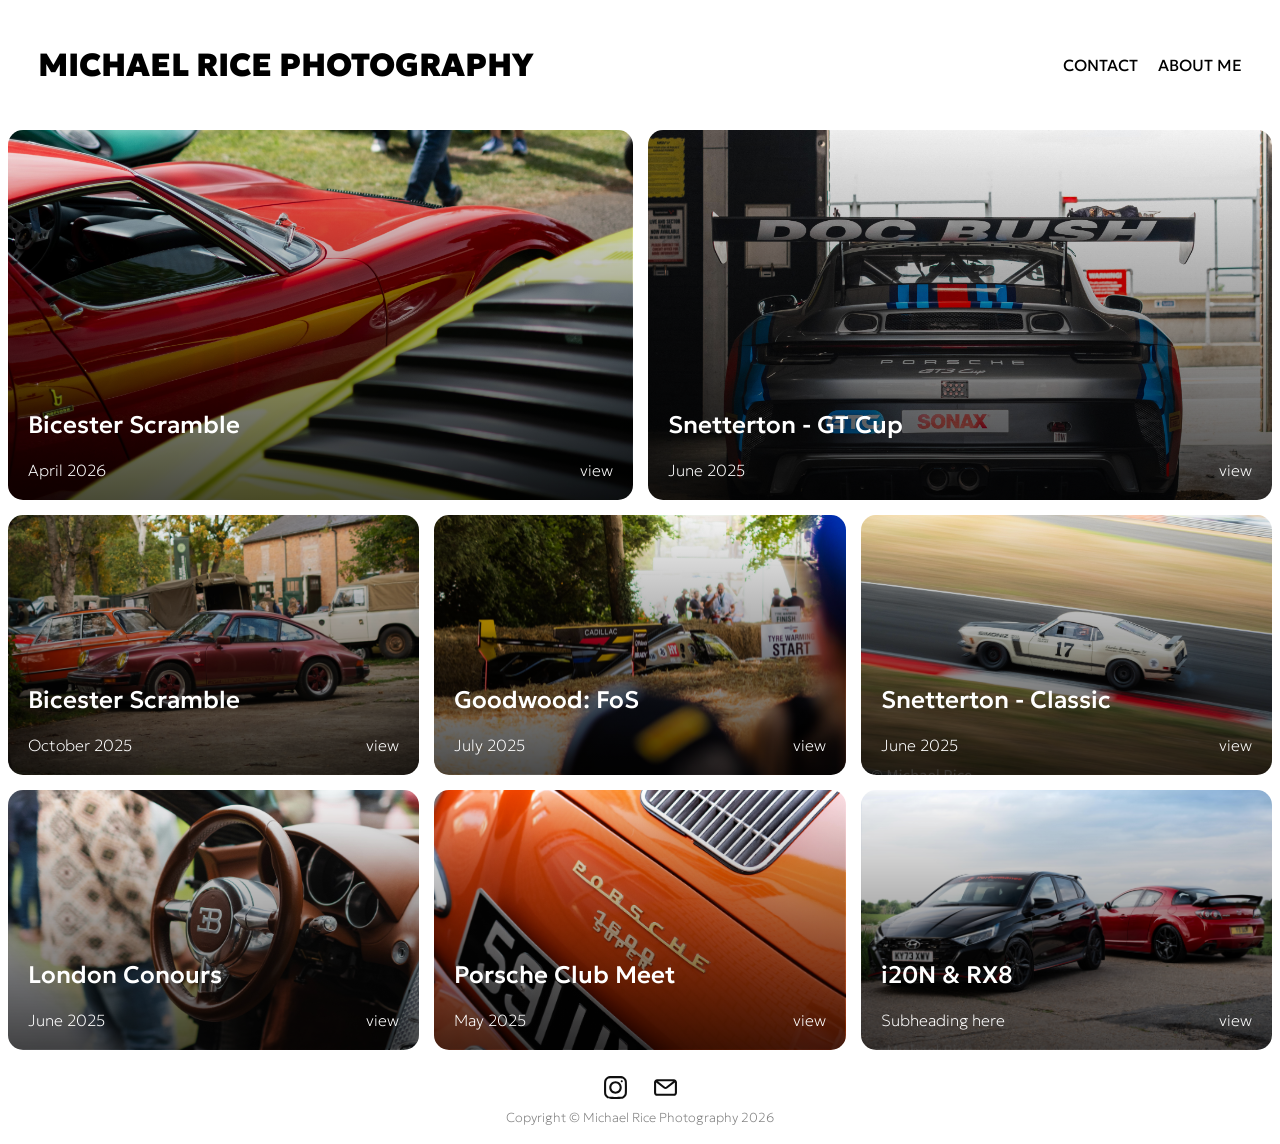
==== index.html @ 177da1a5 "added new images into img. updated the homepage with cover photos. updated the titles of each box." ====
<!DOCTYPE html>
<html lang="en">
    <head>
        <meta charset="utf-8">
        <title>Michael Rice Photography</title>
        <link rel="stylesheet" href="stylesheet.css">

        <link rel="preconnect" href="https://fonts.googleapis.com">
        <link rel="preconnect" href="https://fonts.gstatic.com" crossorigin>
        <link href="https://fonts.googleapis.com/css2?family=Geologica:wght,CRSV@100..900,0&display=swap" rel="stylesheet">

        <style>

            body {
            font-family: geologica;
            }
        
        </style>

    </head>


    <body>
    
    <div class="nav-bar">
        <h1 class="title">MICHAEL RICE PHOTOGRAPHY</h1>
        <ul class="options">
            <li><a href="" target="_blank">CONTACT</a></li>
            <li><a href="" target="_blank">ABOUT ME</a></li>
        </ul>
    </div>

    <!-- Mid section -->

    <div class="highlights">
        <div class="box-one">
            <h2>Bicester Scramble</h2>
            <div class="subheading">
                <p>April 2026</p>
                <p><a class="box-link" href="" target="_blank">view</a></p>
            </div>
        </div>
        <div class="box-two">
            <h2>Snetterton - GT Cup</h2>
            <div class="subheading">
                <p>June 2025</p>
                <p><a class="box-link" href="" target="_blank">view</a></p>
            </div>
        </div>
    </div>

        <div class="catalogues">
            <div class="box" id="box-one">
                <h2>Bicester Scramble</h2>
                <div class="subheading">
                    <p>October 2025</p>
                    <p><a class="box-link" href="" target="_blank">view</a></p>
                </div>
            </div>
            <div class="box" id="box-two">
                <h2>Goodwood: FoS</h2>
                <div class="subheading">
                    <p>July 2025</p>
                    <p><a class="box-link" href="" target="_blank">view</a></p>
                </div>
            </div>
            <div class="box" id="box-three">
                <h2>Snetterton - Classic</h2>
                <div class="subheading">
                    <p>June 2025</p>
                    <p><a class="box-link" href="" target="_blank">view</a></p>
                </div>
            </div>
            <div class="box" id="box-four">
                <h2>London Conours</h2>
                <div class="subheading">
                    <p>June 2025</p>
                    <p><a class="box-link" href="" target="_blank">view</a></p>
                </div>
            </div>
            <div class="box" id="box-five">
                <h2>Porsche Club Meet</h2>
                <div class="subheading">
                    <p>May 2025</p>
                    <p><a class="box-link" href="" target="_blank">view</a></p>
                </div>
            </div>
            <div class="box" id="box-six">
                <h2>i20N & RX8</h2>
                <div class="subheading">
                    <p>Subheading here</p>
                    <p><a class="box-link" href="" target="_blank">view</a></p>
                </div>
            </div>
        </div>

    <footer>

        <div class="footer">
            <div class="icons">
                <a href="https://example.com" target="_blank" rel="noopener noreferrer"><img src="img/instagram-svgrepo-com.svg" alt="Instagram" width="25"></a>
                <a href="https://example.com" target="_blank" rel="noopener noreferrer"><img src="img/mail-svgrepo-com.svg" alt="Mail" width="25"></a>
            </div>
            <p style="opacity: 50%;">Copyright &copy; Michael Rice Photography 2026</p>
        </div>

    </footer>




    </body>
---- stylesheet.css ----
/* * {
    outline: .5px solid red;
} */


.title {
  font-family: 'geologica', sans-serif;
  font-weight: 900;
}

h2 {
    font-weight: 500;
}

p {
    font-weight: 100;
}


a:link,
a:visited,
a:active {
  color: #000000;
  text-decoration: none;
  opacity: 100%;
}

a:hover {
  color: #000000;
  opacity: 50%;
}

ul {
  list-style-type: none;
  margin: 0;
  padding: 0;
}

.nav-bar {
  /* background-color: #c6e8f6; */
  border-radius: 15px;
  border-color: #000000;
  display: flex;
  align-items: center;
  justify-content: space-between;
  height: 100px;
  padding: 0 30px 0 30px;
  margin: 15px 0px;
}

.options {
    display: flex;
    text-align: center;
    gap: 20px;
}




.highlights {
    display: flex;
    align-items: center;
    justify-content: space-between;
    gap: 15px;
    margin: 15px 0px;
}

.box-one,
.box-two {
    border-radius: 15px;
    background-color: #c6e8f6;
    flex: 1 1 0;
    padding: 150px 20px 20px 20px;
    min-width: 300px;
    object-fit: contain;
    height: 200px;
    color: white;
    display: flex;
    flex-direction: column;
    justify-content: flex-end;
}

.box-one {
  background: linear-gradient(to top, rgba(0,0,0,0.7), transparent),
  url("img/bicester-scramble-apr26-cover.jpg");
  background-size: cover;
  background-position: center;
}

.box-two {
  background: linear-gradient(to top, rgba(0,0,0,0.7), transparent), url("img/snetterton-june25-cover.jpg");
  background-size: cover;
  background-position: center;
}

a.box-link:link,
a.box-link:visited,
a.box-link:active {
  color: #ffffff;
  text-decoration: none;
  opacity: 100%;
}

a.box-link:hover {
  color: #ffffff;
  opacity: 50%;
}

.subheading, p {
    display: flex;
    justify-content: space-between;
    margin: 0;
}




.catalogues {
    display: flex;
    flex-wrap: wrap;
    gap: 15px;
    margin: 15px 0;
    justify-content: flex-start;
}

.box {
    border-radius: 15px;
    background-color: #c6e8f6;
    padding: 150px 20px 20px;
    min-width: 150px;
    flex: 0 1 calc((100% - 30px) / 3);
    box-sizing: border-box;
    color: white;
    display: flex;
    flex-direction: column;
    justify-content: flex-end;
}

#box-one {
    background: linear-gradient(to top, rgba(0,0,0,0.7), transparent), url("img/bicester-scramble-oct25-cover.jpg");
  background-size: cover;
  background-position: center;
}

#box-two {
    background: linear-gradient(to top, rgba(0,0,0,0.7), transparent), url("img/goodwood-fos-jul25-cover.jpg");
  background-size: cover;
  background-position: center;
}

#box-three {
    background: linear-gradient(to top, rgba(0,0,0,0.7), transparent), url("img/snetterton-classic-june25-cover.jpg");
  background-size: cover;
  background-position: center;
}

#box-four {
    background: linear-gradient(to top, rgba(0,0,0,0.7), transparent), url("img/london-concours-june25-cover.jpg");
  background-size: cover;
  background-position: center;
}

#box-five {
    background: linear-gradient(to top, rgba(0,0,0,0.7), transparent), url("img/porsche-club-may25-cover.jpg");
  background-size: cover;
  background-position: center;
}

#box-six {
    background: linear-gradient(to top, rgba(0,0,0,0.7), transparent), url("img/custom-shoot-may25-cover.jpg");
  background-size: cover;
  background-position: center;
}





.footer {
    border-radius: 15px;
    /* background-color: #c6e8f6; */
    padding: 10px;
    font-size: small;
    display: flex;
    justify-content: center;
    align-items: center;
    flex-direction: column;
}

.icons {
    display: flex;
    gap: 25px;
    padding: 0px 0px 5px 0px;
}
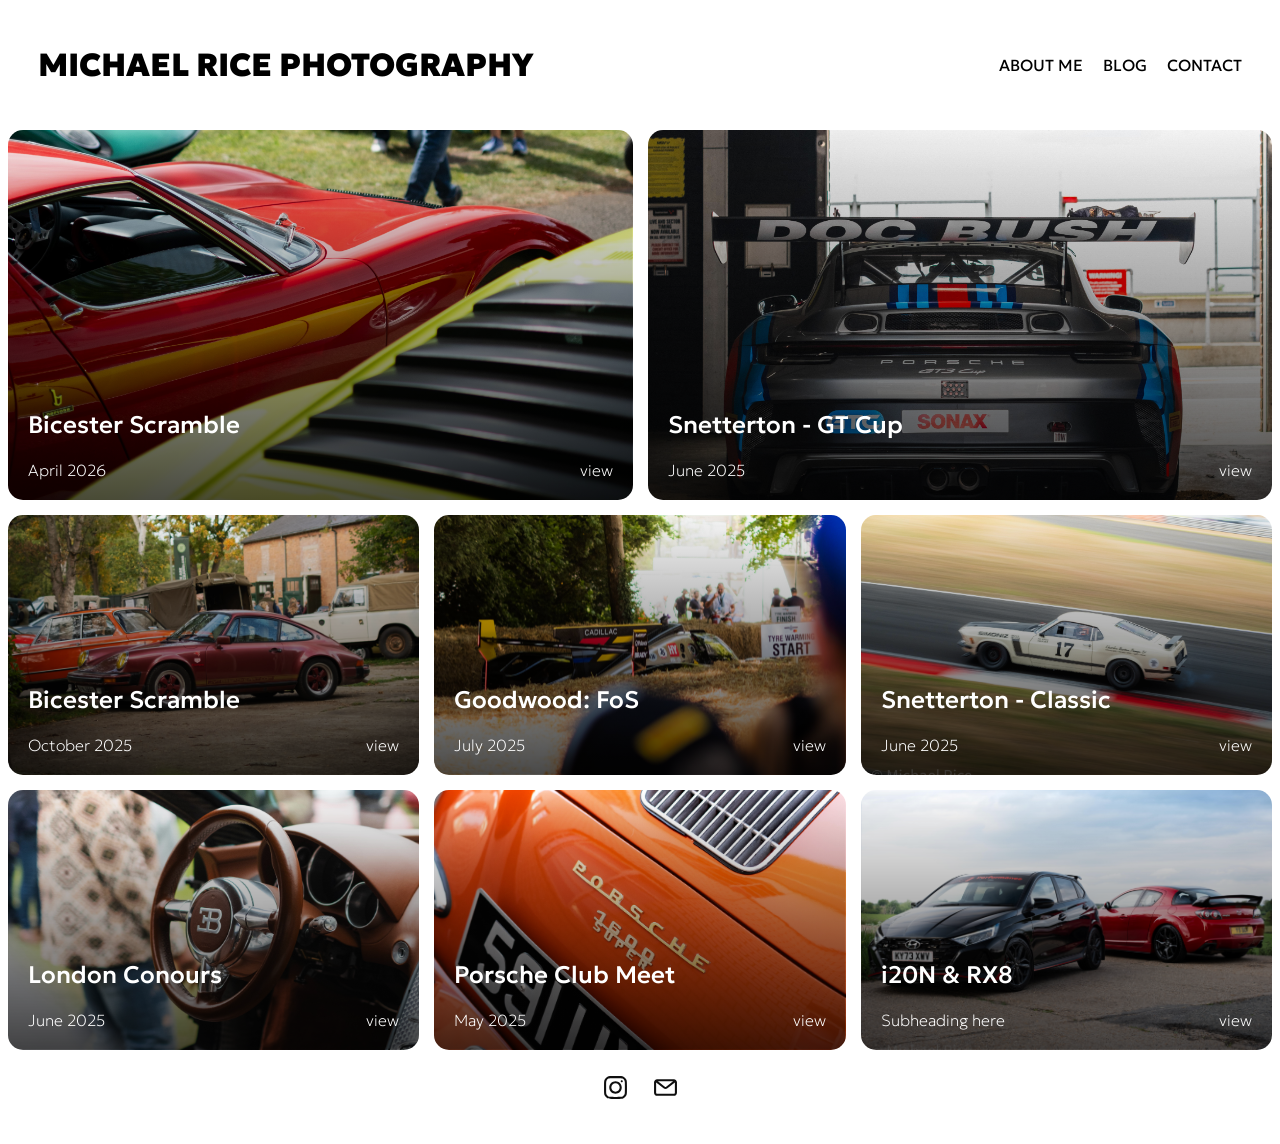
==== commit 4f396b20: "I created a new page and stylesheet for the individual galleries. Also worked on the homepage blocks" ====
--- a/index.html
+++ b/index.html
@@ -25,21 +25,27 @@
     <div class="nav-bar">
         <h1 class="title">MICHAEL RICE PHOTOGRAPHY</h1>
         <ul class="options">
+            <li><a href="" target="_blank">ABOUT ME</a></li>
+            <li><a href="" target="_blank">BLOG</a></li>
             <li><a href="" target="_blank">CONTACT</a></li>
-            <li><a href="" target="_blank">ABOUT ME</a></li>
         </ul>
     </div>
 
     <!-- Mid section -->
 
     <div class="highlights">
+        
         <div class="box-one">
+            <a href="/galleries/bicester-scramble-apr26.html" target="_blank" class="box-link"></a>
             <h2>Bicester Scramble</h2>
             <div class="subheading">
                 <p>April 2026</p>
-                <p><a class="box-link" href="" target="_blank">view</a></p>
+                <p>view</p>
             </div>
         </div>
+
+        
+
         <div class="box-two">
             <h2>Snetterton - GT Cup</h2>
             <div class="subheading">
--- a/stylesheet.css
+++ b/stylesheet.css
@@ -10,10 +10,12 @@
 
 h2 {
     font-weight: 500;
+    color: white;
 }
 
 p {
     font-weight: 100;
+    color: white;
 }
 
 
@@ -65,6 +67,7 @@
     margin: 15px 0px;
 }
 
+
 .box-one,
 .box-two {
     border-radius: 15px;
@@ -72,9 +75,8 @@
     flex: 1 1 0;
     padding: 150px 20px 20px 20px;
     min-width: 300px;
-    object-fit: contain;
     height: 200px;
-    color: white;
+    /* color: white; */
     display: flex;
     flex-direction: column;
     justify-content: flex-end;
@@ -86,6 +88,8 @@
   background-size: cover;
   background-position: center;
 }
+
+
 
 .box-two {
   background: linear-gradient(to top, rgba(0,0,0,0.7), transparent), url("img/snetterton-june25-cover.jpg");
@@ -193,3 +197,8 @@
     padding: 0px 0px 5px 0px;
 }
 
+.copyright {
+    color: #000000;
+    opacity: 50%;
+}
+
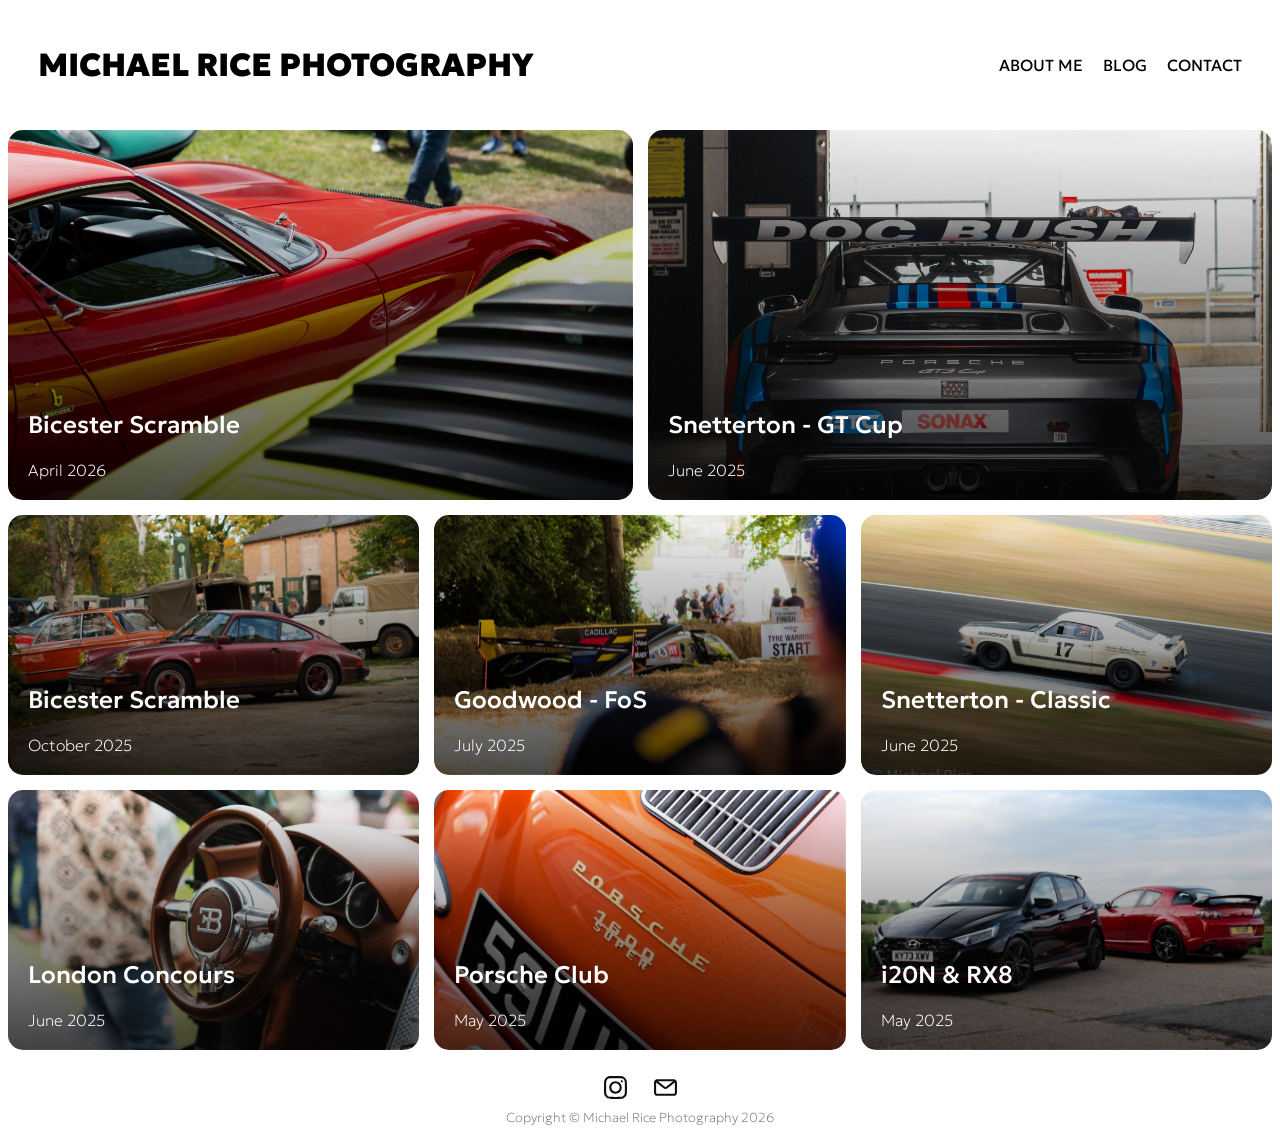
==== commit fdc75688: "updated the rest of the gallery images so they have links and are set up the same as the highlights" ====
--- a/index.html
+++ b/index.html
@@ -34,71 +34,76 @@
     <!-- Mid section -->
 
     <div class="highlights">
-        
-        <div class="box-one">
-            <a href="/galleries/bicester-scramble-apr26.html" target="_blank" class="box-link"></a>
+
+        <a href="/galleries/bicester-scramble-apr26.html" target="_blank" class="box-one">
             <h2>Bicester Scramble</h2>
             <div class="subheading">
                 <p>April 2026</p>
-                <p>view</p>
+                <!-- <p>view</p> -->
             </div>
-        </div>
+        </a>
 
-        
-
-        <div class="box-two">
+        <a href="/galleries/bicester-scramble-apr26.html" target="_blank" class="box-two">
             <h2>Snetterton - GT Cup</h2>
             <div class="subheading">
                 <p>June 2025</p>
-                <p><a class="box-link" href="" target="_blank">view</a></p>
-            </div>
-        </div>
+                <!-- <p>view</p> -->
+            </div> 
+        </a>
+        
     </div>
 
-        <div class="catalogues">
-            <div class="box" id="box-one">
-                <h2>Bicester Scramble</h2>
-                <div class="subheading">
-                    <p>October 2025</p>
-                    <p><a class="box-link" href="" target="_blank">view</a></p>
-                </div>
-            </div>
-            <div class="box" id="box-two">
-                <h2>Goodwood: FoS</h2>
-                <div class="subheading">
-                    <p>July 2025</p>
-                    <p><a class="box-link" href="" target="_blank">view</a></p>
-                </div>
-            </div>
-            <div class="box" id="box-three">
-                <h2>Snetterton - Classic</h2>
-                <div class="subheading">
-                    <p>June 2025</p>
-                    <p><a class="box-link" href="" target="_blank">view</a></p>
-                </div>
-            </div>
-            <div class="box" id="box-four">
-                <h2>London Conours</h2>
-                <div class="subheading">
-                    <p>June 2025</p>
-                    <p><a class="box-link" href="" target="_blank">view</a></p>
-                </div>
-            </div>
-            <div class="box" id="box-five">
-                <h2>Porsche Club Meet</h2>
-                <div class="subheading">
-                    <p>May 2025</p>
-                    <p><a class="box-link" href="" target="_blank">view</a></p>
-                </div>
-            </div>
-            <div class="box" id="box-six">
-                <h2>i20N & RX8</h2>
-                <div class="subheading">
-                    <p>Subheading here</p>
-                    <p><a class="box-link" href="" target="_blank">view</a></p>
-                </div>
-            </div>
-        </div>
+    <div class="catalogues">
+
+        <a href="/galleries/bicester-scramble-apr26.html" target="_blank" class="box" id="box-one">
+            <h2>Bicester Scramble</h2>
+            <div class="subheading">
+                <p>October 2025</p>
+                <!-- <p>view</p> -->
+            </div> 
+        </a>
+
+        <a href="/galleries/bicester-scramble-apr26.html" target="_blank" class="box" id="box-two">
+            <h2>Goodwood - FoS</h2>
+            <div class="subheading">
+                <p>July 2025</p>
+                <!-- <p>view</p> -->
+            </div> 
+        </a>
+
+        <a href="/galleries/bicester-scramble-apr26.html" target="_blank" class="box" id="box-three">
+            <h2>Snetterton - Classic</h2>
+            <div class="subheading">
+                <p>June 2025</p>
+                <!-- <p>view</p> -->
+            </div> 
+        </a>
+
+        <a href="/galleries/bicester-scramble-apr26.html" target="_blank" class="box" id="box-four">
+            <h2>London Concours</h2>
+            <div class="subheading">
+                <p>June 2025</p>
+                <!-- <p>view</p> -->
+            </div> 
+        </a>
+
+        <a href="/galleries/bicester-scramble-apr26.html" target="_blank" class="box" id="box-five">
+            <h2>Porsche Club</h2>
+            <div class="subheading">
+                <p>May 2025</p>
+                <!-- <p>view</p> -->
+            </div> 
+        </a>
+
+        <a href="/galleries/bicester-scramble-apr26.html" target="_blank" class="box" id="box-six">
+            <h2>i20N & RX8</h2>
+            <div class="subheading">
+                <p>May 2025</p>
+                <!-- <p>view</p> -->
+            </div> 
+        </a>
+            
+    </div>
 
     <footer>
 
@@ -107,7 +112,7 @@
                 <a href="https://example.com" target="_blank" rel="noopener noreferrer"><img src="img/instagram-svgrepo-com.svg" alt="Instagram" width="25"></a>
                 <a href="https://example.com" target="_blank" rel="noopener noreferrer"><img src="img/mail-svgrepo-com.svg" alt="Mail" width="25"></a>
             </div>
-            <p style="opacity: 50%;">Copyright &copy; Michael Rice Photography 2026</p>
+            <p class="copyright">Copyright &copy; Michael Rice Photography 2026</p>
         </div>
 
     </footer>
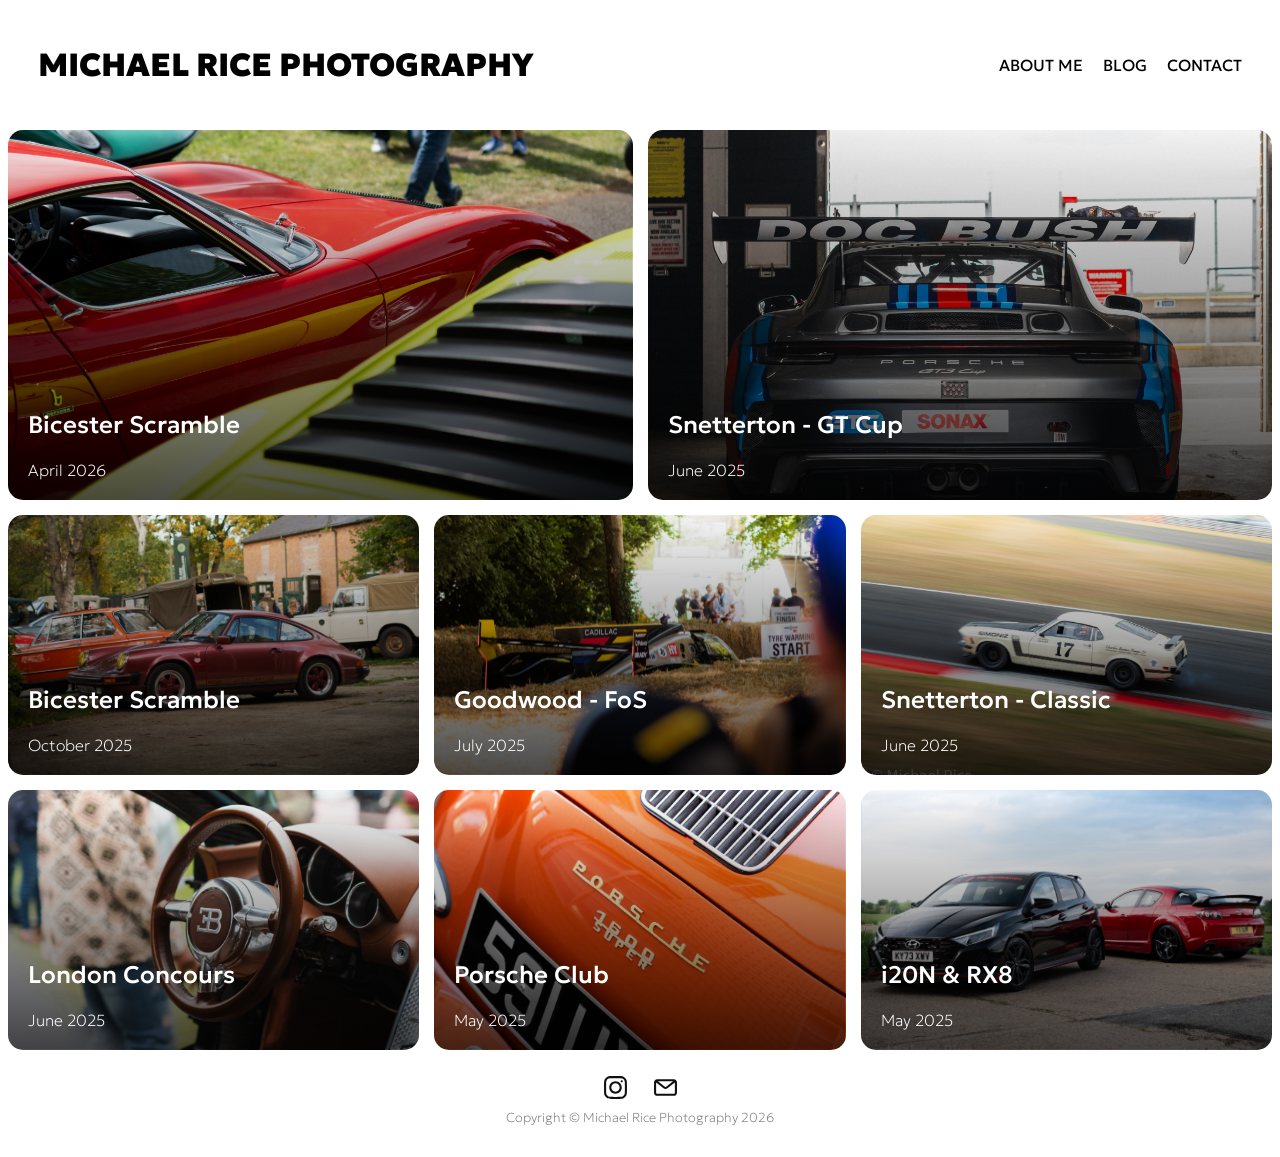
==== commit 81243b4d: "created a folder that contains new html and css file for the contact page. Updated the footer stylin" ====
--- a/index.html
+++ b/index.html
@@ -27,7 +27,7 @@
         <ul class="options">
             <li><a href="" target="_blank">ABOUT ME</a></li>
             <li><a href="" target="_blank">BLOG</a></li>
-            <li><a href="" target="_blank">CONTACT</a></li>
+            <li><a href="/additional-pages/contact-me.html" target="_blank">CONTACT</a></li>
         </ul>
     </div>
 
@@ -112,7 +112,7 @@
                 <a href="https://example.com" target="_blank" rel="noopener noreferrer"><img src="img/instagram-svgrepo-com.svg" alt="Instagram" width="25"></a>
                 <a href="https://example.com" target="_blank" rel="noopener noreferrer"><img src="img/mail-svgrepo-com.svg" alt="Mail" width="25"></a>
             </div>
-            <p class="copyright">Copyright &copy; Michael Rice Photography 2026</p>
+            <p class="copyright" style="margin-top: 0; margin-bottom: 13px;">Copyright &copy; Michael Rice Photography 2026</p>
         </div>
 
     </footer>
--- a/stylesheet.css
+++ b/stylesheet.css
@@ -18,7 +18,6 @@
     color: white;
 }
 
-
 a:link,
 a:visited,
 a:active {
@@ -27,16 +26,31 @@
   opacity: 100%;
 }
 
-a:hover {
+/* a:hover {
   color: #000000;
   opacity: 50%;
-}
+} */
 
 ul {
   list-style-type: none;
   margin: 0;
   padding: 0;
 }
+
+a.box-link:link,
+a.box-link:visited,
+a.box-link:active {
+  color: #ffffff;
+  text-decoration: none;
+  opacity: 100%;
+}
+
+a.box-link:hover {
+  color: #ffffff;
+  opacity: 50%;
+}
+
+/* Header section */
 
 .nav-bar {
   /* background-color: #c6e8f6; */
@@ -56,8 +70,7 @@
     gap: 20px;
 }
 
-
-
+/* Highlight section */
 
 .highlights {
     display: flex;
@@ -66,7 +79,6 @@
     gap: 15px;
     margin: 15px 0px;
 }
-
 
 .box-one,
 .box-two {
@@ -89,25 +101,10 @@
   background-position: center;
 }
 
-
-
 .box-two {
   background: linear-gradient(to top, rgba(0,0,0,0.7), transparent), url("img/snetterton-june25-cover.jpg");
   background-size: cover;
   background-position: center;
-}
-
-a.box-link:link,
-a.box-link:visited,
-a.box-link:active {
-  color: #ffffff;
-  text-decoration: none;
-  opacity: 100%;
-}
-
-a.box-link:hover {
-  color: #ffffff;
-  opacity: 50%;
 }
 
 .subheading, p {
@@ -116,8 +113,7 @@
     margin: 0;
 }
 
-
-
+/* Gallery section */
 
 .catalogues {
     display: flex;
@@ -176,9 +172,7 @@
   background-position: center;
 }
 
-
-
-
+/* Footer section */
 
 .footer {
     border-radius: 15px;
